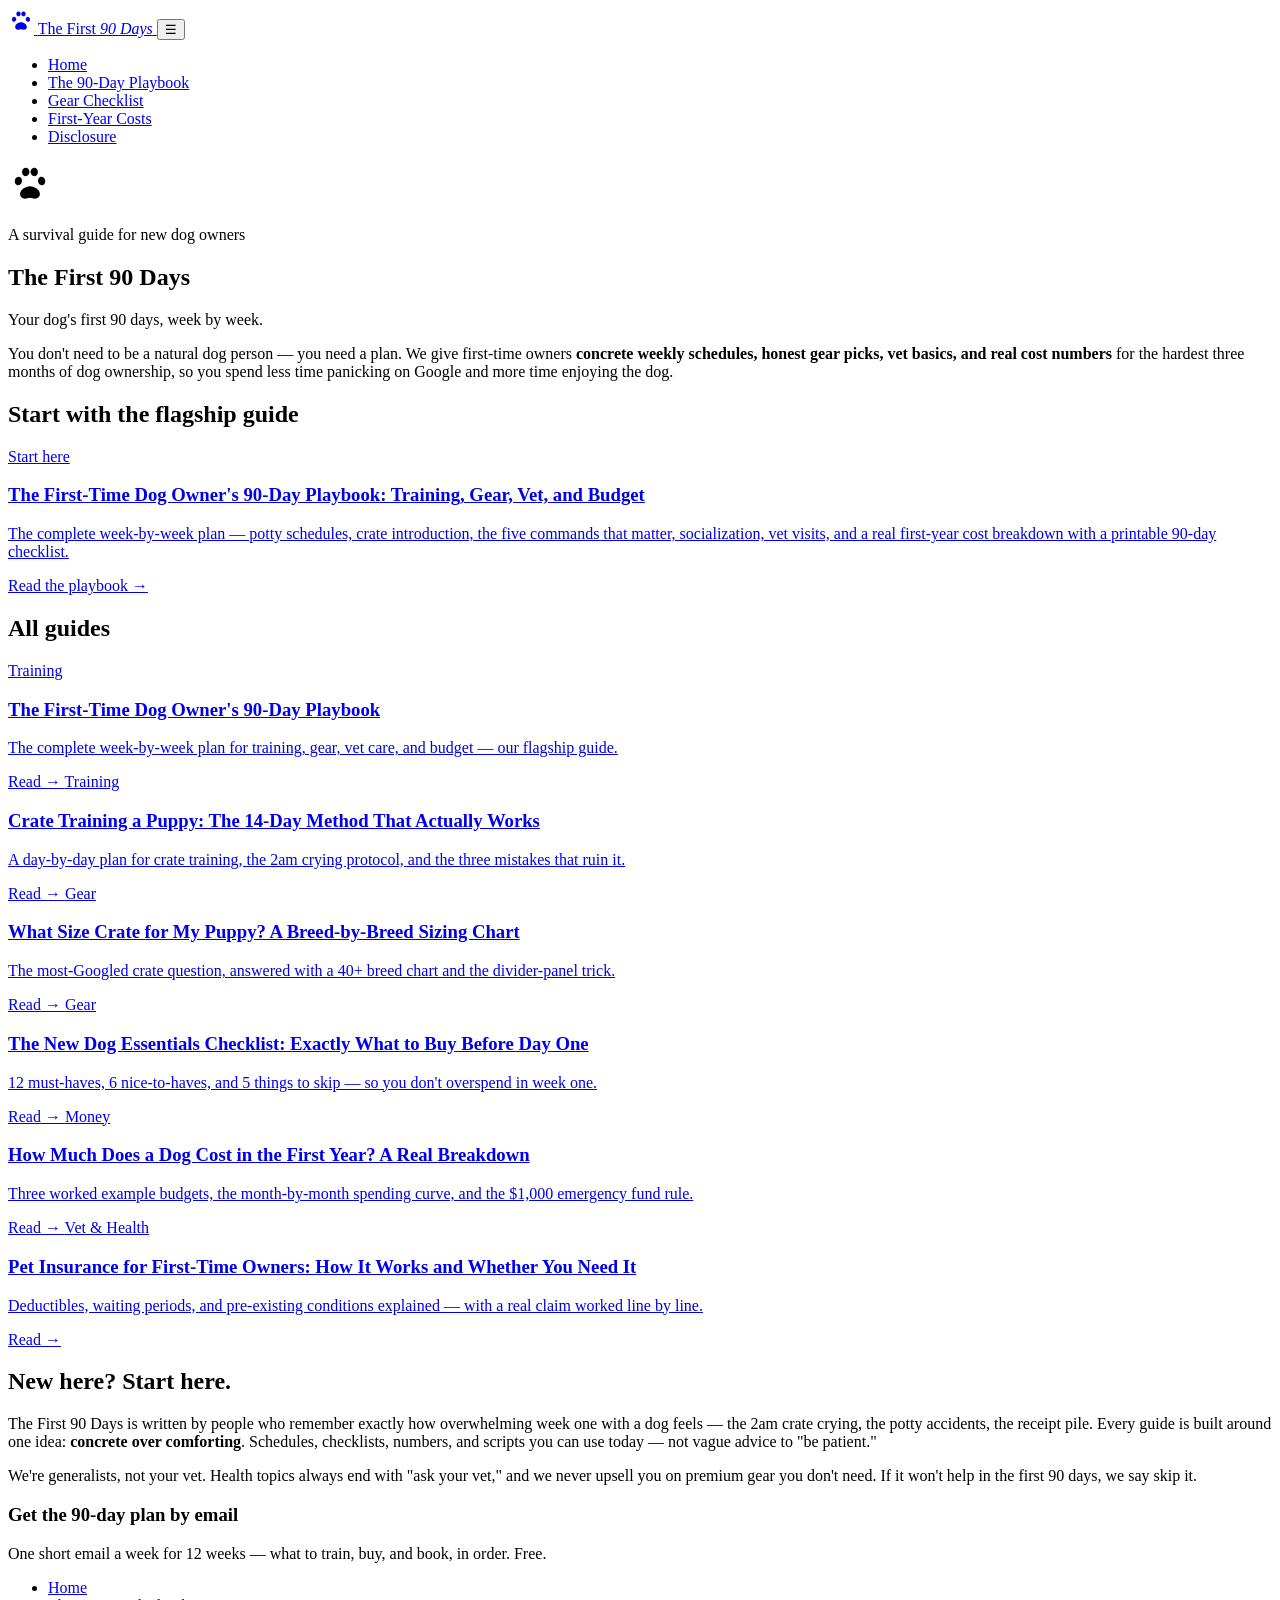
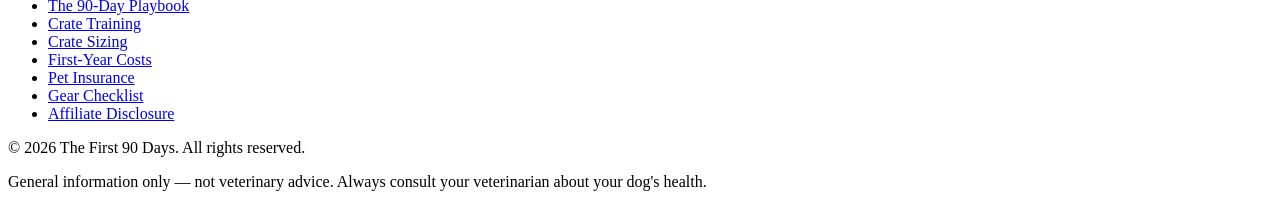
==== index.html @ ea28a306 "Initial upload: The First 90 Days - first-time dog ownership" ====
<!DOCTYPE html>
<html lang="en">
<head>
  <meta charset="UTF-8">
  <meta name="viewport" content="width=device-width, initial-scale=1.0">
  <title>The First 90 Days — Your Dog's First 90 Days, Week by Week</title>
  <meta name="description" content="The no-fluff survival guide for first-time dog owners: week-by-week training plans, gear checklists, vet basics, and honest first-year cost breakdowns.">
  <meta property="og:title" content="The First 90 Days — Your Dog's First 90 Days, Week by Week">
  <meta property="og:description" content="A week-by-week survival plan for people who just got a dog: training, gear, vet care, and budgeting.">
  <meta property="og:type" content="website">
  <!-- MEDIVAVINE/JOURNEY: paste ad network script here -->
  <link rel="stylesheet" href="styles.css">
</head>
<body>
  <header class="site-header">
    <div class="wrap-wide bar">
      <a class="brand" href="index.html" aria-label="The First 90 Days — home">
        <svg class="paw" width="26" height="26" viewBox="0 0 24 24" fill="currentColor" aria-hidden="true"><path d="M12 13.2c-2.6 0-5.4 2-5.4 4.3 0 1.5 1.1 2.5 2.7 2.5 1 0 1.8-.5 2.7-.5s1.7.5 2.7.5c1.6 0 2.7-1 2.7-2.5 0-2.3-2.8-4.3-5.4-4.3zM6.4 8.2c-1-.4-2.2.3-2.6 1.5-.4 1.2.1 2.5 1.1 2.9 1 .4 2.2-.3 2.6-1.5.4-1.2-.1-2.5-1.1-2.9zm11.2 0c-1 .4-1.5 1.7-1.1 2.9.4 1.2 1.6 1.9 2.6 1.5 1-.4 1.5-1.7 1.1-2.9-.4-1.2-1.6-1.9-2.6-1.5zM9.4 3.2c-1.1.2-1.9 1.4-1.7 2.6.2 1.2 1.2 2.1 2.3 1.9 1.1-.2 1.9-1.4 1.7-2.6-.2-1.2-1.2-2.1-2.3-1.9zm5.2 0c-1.1-.2-2.1.7-2.3 1.9-.2 1.2.6 2.4 1.7 2.6 1.1.2 2.1-.7 2.3-1.9.2-1.2-.6-2.4-1.7-2.6z"/></svg>
        <span>The First <em>90 Days</em></span>
      </a>
      <button class="nav-toggle" aria-expanded="false" aria-controls="mainNav" aria-label="Toggle navigation">&#9776;</button>
      <nav class="main-nav" id="mainNav" aria-label="Main navigation">
        <ul>
          <li><a href="index.html">Home</a></li>
          <li><a href="articles/first-time-dog-owners-90-day-playbook.html">The 90-Day Playbook</a></li>
          <li><a href="articles/new-dog-essentials-checklist.html">Gear Checklist</a></li>
          <li><a href="articles/how-much-does-a-dog-cost-first-year.html">First-Year Costs</a></li>
          <li><a href="disclosure.html">Disclosure</a></li>
        </ul>
      </nav>
    </div>
  </header>

  <main>
    <section class="hero">
      <div class="wrap">
        <div class="paw-row" aria-hidden="true">
          <svg width="44" height="44" viewBox="0 0 24 24" fill="currentColor"><path d="M12 13.2c-2.6 0-5.4 2-5.4 4.3 0 1.5 1.1 2.5 2.7 2.5 1 0 1.8-.5 2.7-.5s1.7.5 2.7.5c1.6 0 2.7-1 2.7-2.5 0-2.3-2.8-4.3-5.4-4.3zM6.4 8.2c-1-.4-2.2.3-2.6 1.5-.4 1.2.1 2.5 1.1 2.9 1 .4 2.2-.3 2.6-1.5.4-1.2-.1-2.5-1.1-2.9zm11.2 0c-1 .4-1.5 1.7-1.1 2.9.4 1.2 1.6 1.9 2.6 1.5 1-.4 1.5-1.7 1.1-2.9-.4-1.2-1.6-1.9-2.6-1.5zM9.4 3.2c-1.1.2-1.9 1.4-1.7 2.6.2 1.2 1.2 2.1 2.3 1.9 1.1-.2 1.9-1.4 1.7-2.6-.2-1.2-1.2-2.1-2.3-1.9zm5.2 0c-1.1-.2-2.1.7-2.3 1.9-.2 1.2.6 2.4 1.7 2.6 1.1.2 2.1-.7 2.3-1.9.2-1.2-.6-2.4-1.7-2.6z"/></svg>
        </div>
        <p class="kicker">A survival guide for new dog owners</p>
        <h1>The First 90 Days</h1>
        <p class="tagline">Your dog's first 90 days, week by week.</p>
        <p class="pitch">You don't need to be a natural dog person — you need a plan. We give first-time owners <strong>concrete weekly schedules, honest gear picks, vet basics, and real cost numbers</strong> for the hardest three months of dog ownership, so you spend less time panicking on Google and more time enjoying the dog.</p>
      </div>
    </section>

    <section class="section">
      <div class="wrap-wide">
        <h2 class="section-title">Start with the flagship guide</h2>
        <a class="featured-card" href="articles/first-time-dog-owners-90-day-playbook.html">
          <span class="flag">Start here</span>
          <h3>The First-Time Dog Owner's 90-Day Playbook: Training, Gear, Vet, and Budget</h3>
          <p>The complete week-by-week plan — potty schedules, crate introduction, the five commands that matter, socialization, vet visits, and a real first-year cost breakdown with a printable 90-day checklist.</p>
          <span class="read-more">Read the playbook &rarr;</span>
        </a>
      </div>
    </section>

    <section class="section" style="padding-top:0;">
      <div class="wrap-wide">
        <h2 class="section-title">All guides</h2>
        <div class="card-grid">
          <a class="article-card" href="articles/first-time-dog-owners-90-day-playbook.html">
            <span class="pillar">Training</span>
            <h3>The First-Time Dog Owner's 90-Day Playbook</h3>
            <p>The complete week-by-week plan for training, gear, vet care, and budget — our flagship guide.</p>
            <span class="go">Read &rarr;</span>
          </a>
          <a class="article-card" href="articles/crate-training-puppy-14-day-method.html">
            <span class="pillar">Training</span>
            <h3>Crate Training a Puppy: The 14-Day Method That Actually Works</h3>
            <p>A day-by-day plan for crate training, the 2am crying protocol, and the three mistakes that ruin it.</p>
            <span class="go">Read &rarr;</span>
          </a>
          <a class="article-card" href="articles/what-size-crate-for-my-puppy.html">
            <span class="pillar">Gear</span>
            <h3>What Size Crate for My Puppy? A Breed-by-Breed Sizing Chart</h3>
            <p>The most-Googled crate question, answered with a 40+ breed chart and the divider-panel trick.</p>
            <span class="go">Read &rarr;</span>
          </a>
          <a class="article-card" href="articles/new-dog-essentials-checklist.html">
            <span class="pillar">Gear</span>
            <h3>The New Dog Essentials Checklist: Exactly What to Buy Before Day One</h3>
            <p>12 must-haves, 6 nice-to-haves, and 5 things to skip — so you don't overspend in week one.</p>
            <span class="go">Read &rarr;</span>
          </a>
          <a class="article-card" href="articles/how-much-does-a-dog-cost-first-year.html">
            <span class="pillar">Money</span>
            <h3>How Much Does a Dog Cost in the First Year? A Real Breakdown</h3>
            <p>Three worked example budgets, the month-by-month spending curve, and the $1,000 emergency fund rule.</p>
            <span class="go">Read &rarr;</span>
          </a>
          <a class="article-card" href="articles/pet-insurance-for-first-time-owners.html">
            <span class="pillar">Vet &amp; Health</span>
            <h3>Pet Insurance for First-Time Owners: How It Works and Whether You Need It</h3>
            <p>Deductibles, waiting periods, and pre-existing conditions explained — with a real claim worked line by line.</p>
            <span class="go">Read &rarr;</span>
          </a>
        </div>
      </div>
    </section>

    <section class="section start-here">
      <div class="wrap-wide">
        <div class="two-col">
          <div>
            <h2 class="section-title">New here? Start here.</h2>
            <p>The First 90 Days is written by people who remember exactly how overwhelming week one with a dog feels — the 2am crate crying, the potty accidents, the receipt pile. Every guide is built around one idea: <strong>concrete over comforting</strong>. Schedules, checklists, numbers, and scripts you can use today — not vague advice to "be patient."</p>
            <p>We're generalists, not your vet. Health topics always end with "ask your vet," and we never upsell you on premium gear you don't need. If it won't help in the first 90 days, we say skip it.</p>
          </div>
          <div class="newsletter-card">
            <h3>Get the 90-day plan by email</h3>
            <p>One short email a week for 12 weeks — what to train, buy, and book, in order. Free.</p>
            <!-- NEWSLETTER: paste Beehiiv/Substack embed here -->
          </div>
        </div>
      </div>
    </section>
  </main>

  <footer class="site-footer">
    <div class="wrap-wide">
      <nav aria-label="Footer navigation">
        <ul>
          <li><a href="index.html">Home</a></li>
          <li><a href="articles/first-time-dog-owners-90-day-playbook.html">The 90-Day Playbook</a></li>
          <li><a href="articles/crate-training-puppy-14-day-method.html">Crate Training</a></li>
          <li><a href="articles/what-size-crate-for-my-puppy.html">Crate Sizing</a></li>
          <li><a href="articles/how-much-does-a-dog-cost-first-year.html">First-Year Costs</a></li>
          <li><a href="articles/pet-insurance-for-first-time-owners.html">Pet Insurance</a></li>
          <li><a href="articles/new-dog-essentials-checklist.html">Gear Checklist</a></li>
          <li><a href="disclosure.html">Affiliate Disclosure</a></li>
        </ul>
      </nav>
      <p>&copy; 2026 The First 90 Days. All rights reserved.</p>
      <p>General information only — not veterinary advice. Always consult your veterinarian about your dog's health.</p>
    </div>
  </footer>

  <script>
    (function () {
      var toggle = document.querySelector('.nav-toggle');
      var nav = document.getElementById('mainNav');
      toggle.addEventListener('click', function () {
        var open = nav.classList.toggle('open');
        toggle.setAttribute('aria-expanded', open ? 'true' : 'false');
      });
    })();
  </script>
</body>
</html>
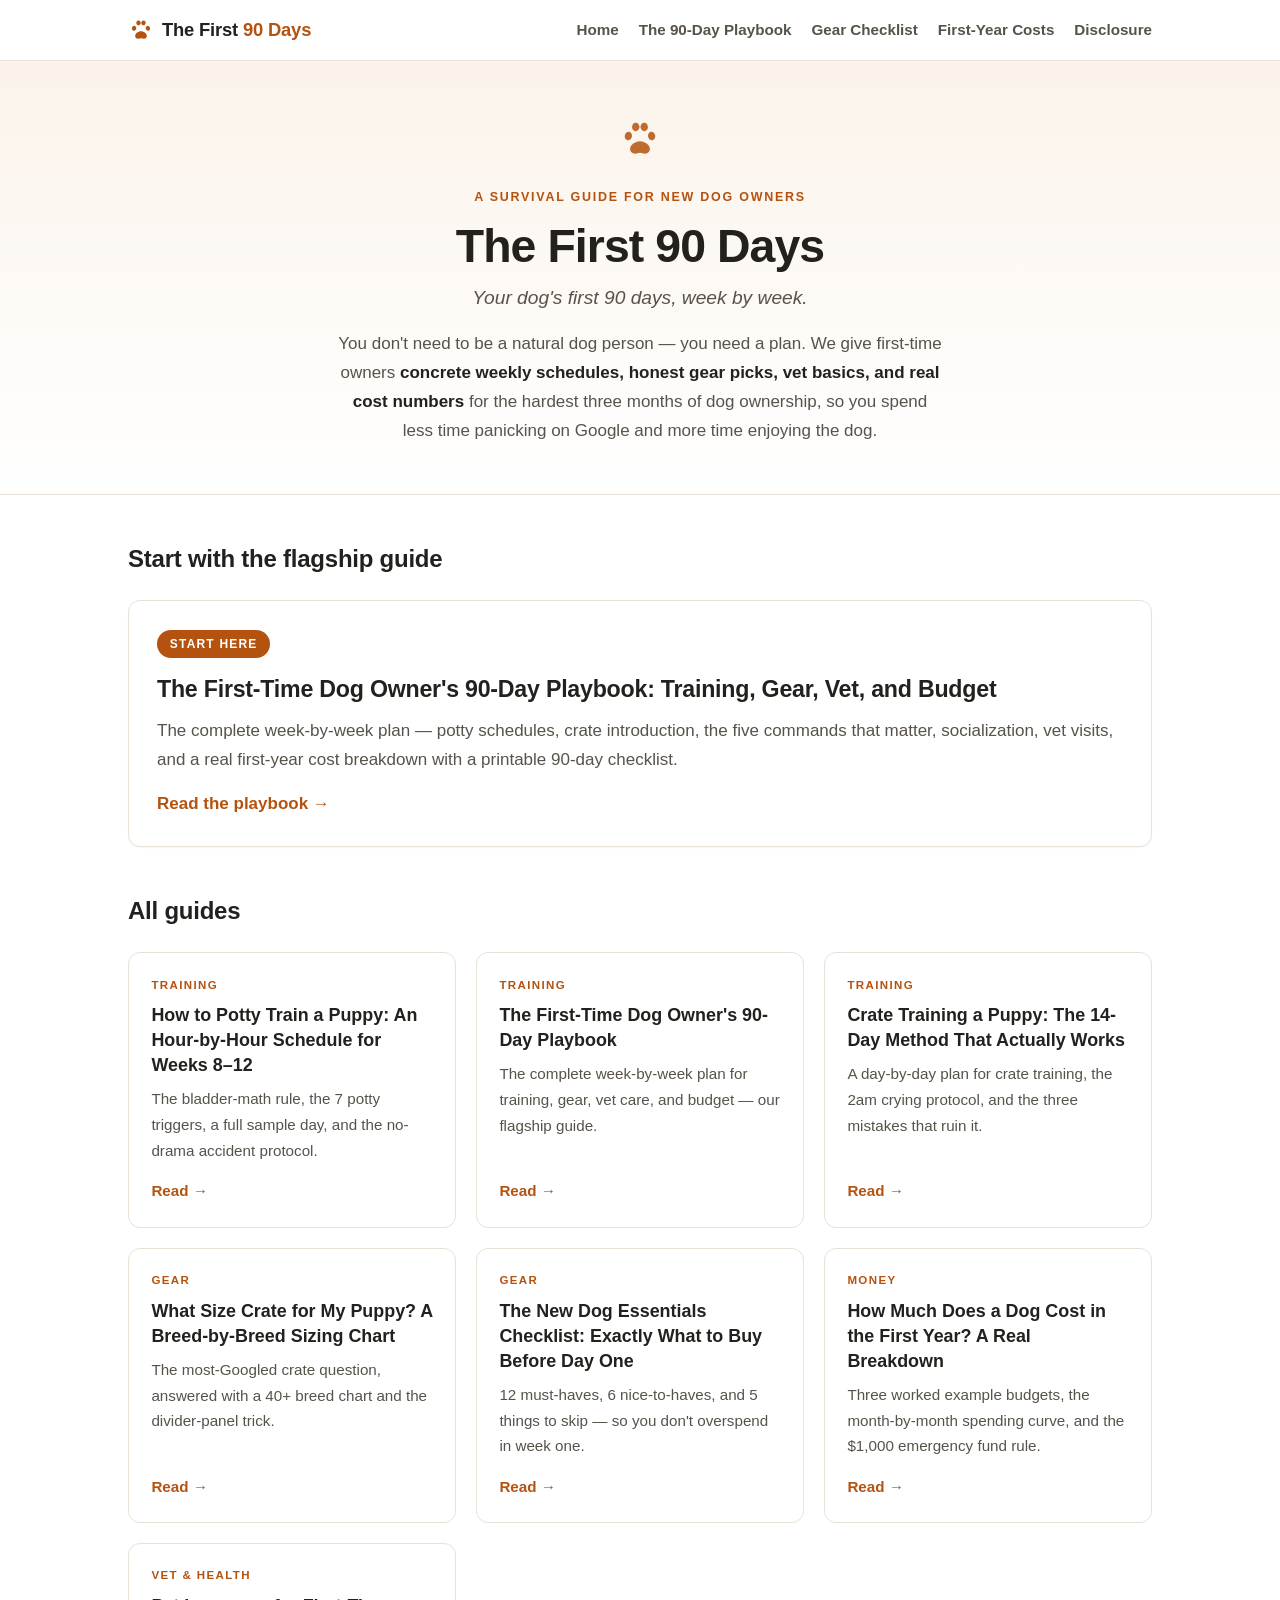
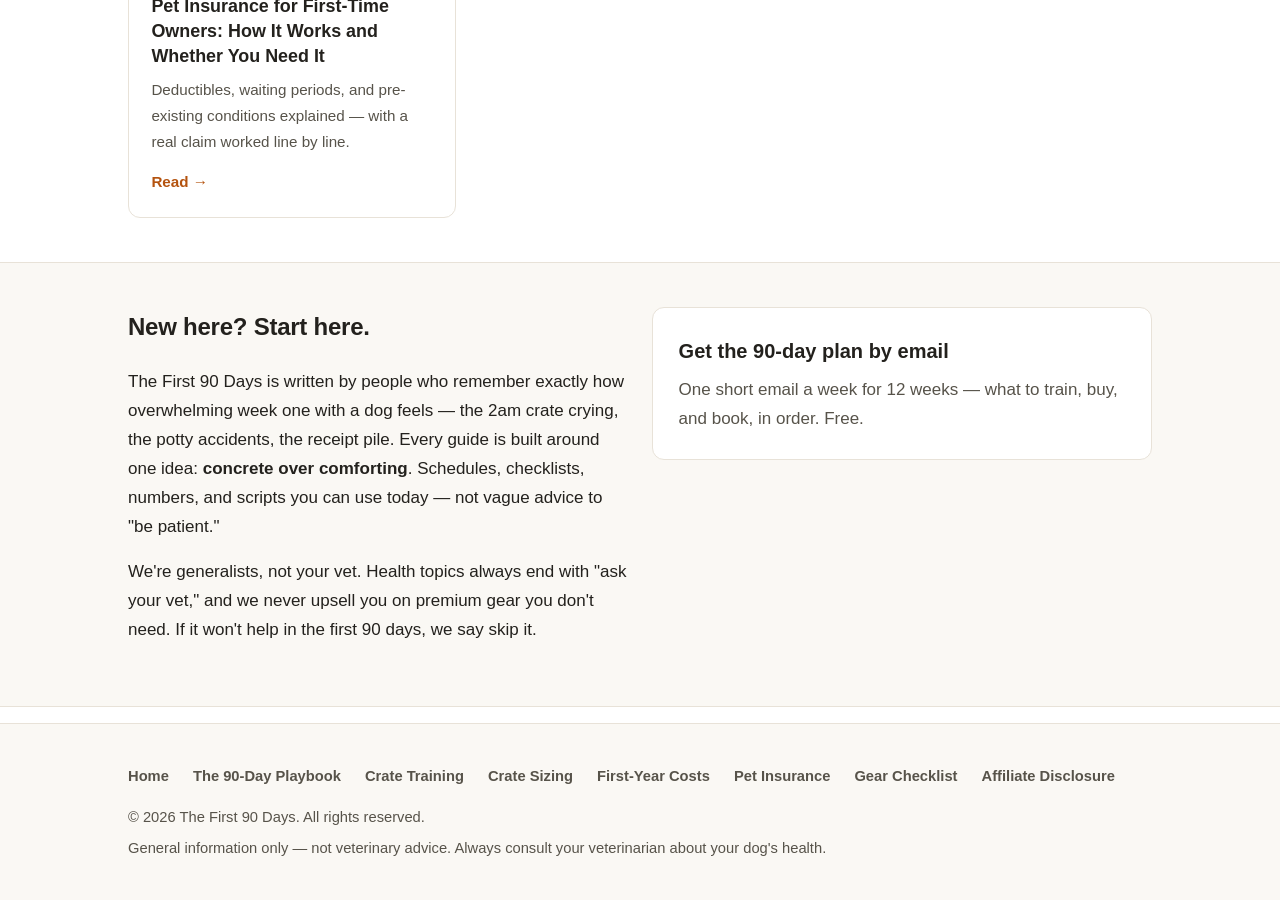
==== commit c953d71a: "Sync index.html with new article" ====
--- a/index.html
+++ b/index.html
@@ -60,6 +60,12 @@
       <div class="wrap-wide">
         <h2 class="section-title">All guides</h2>
         <div class="card-grid">
+          <a class="article-card" href="articles/how-to-potty-train-a-puppy.html">
+            <span class="pillar">Training</span>
+            <h3>How to Potty Train a Puppy: An Hour-by-Hour Schedule for Weeks 8–12</h3>
+            <p>The bladder-math rule, the 7 potty triggers, a full sample day, and the no-drama accident protocol.</p>
+            <span class="go">Read &rarr;</span>
+          </a>
           <a class="article-card" href="articles/first-time-dog-owners-90-day-playbook.html">
             <span class="pillar">Training</span>
             <h3>The First-Time Dog Owner's 90-Day Playbook</h3>
--- a/styles.css
+++ b/styles.css
@@ -0,0 +1,354 @@
+/* The First 90 Days — editorial blog styles. Mobile-first, no frameworks. */
+
+:root {
+  --accent: #b4530f;          /* warm clay — fits the dog-niche branding */
+  --accent-dark: #8f400b;
+  --accent-soft: #fbf3ea;
+  --ink: #23211d;
+  --ink-soft: #57534a;
+  --line: #e8e2d8;
+  --paper: #ffffff;
+  --wash: #faf8f4;
+  --radius: 12px;
+  --measure: 44rem;
+  --font: -apple-system, BlinkMacSystemFont, "Segoe UI", Roboto, "Helvetica Neue",
+          Arial, "Noto Sans", "Liberation Sans", sans-serif, "Apple Color Emoji";
+}
+
+*, *::before, *::after { box-sizing: border-box; }
+
+html { scroll-behavior: smooth; }
+
+body {
+  margin: 0;
+  font-family: var(--font);
+  color: var(--ink);
+  background: var(--paper);
+  line-height: 1.7;
+  font-size: 1.0625rem;
+  -webkit-font-smoothing: antialiased;
+}
+
+img { max-width: 100%; height: auto; }
+
+a { color: var(--accent); text-decoration: underline; text-underline-offset: 3px; }
+a:hover { color: var(--accent-dark); }
+
+/* ---------- Layout ---------- */
+
+.wrap {
+  width: min(100% - 2.5rem, var(--measure));
+  margin-inline: auto;
+}
+.wrap-wide { width: min(100% - 2.5rem, 64rem); margin-inline: auto; }
+
+/* ---------- Header / nav ---------- */
+
+.site-header {
+  border-bottom: 1px solid var(--line);
+  background: var(--paper);
+  position: sticky;
+  top: 0;
+  z-index: 50;
+}
+.site-header .bar {
+  display: flex;
+  align-items: center;
+  justify-content: space-between;
+  gap: 1rem;
+  padding-block: 0.9rem;
+}
+.brand {
+  font-weight: 800;
+  font-size: 1.15rem;
+  letter-spacing: -0.01em;
+  color: var(--ink);
+  text-decoration: none;
+  display: inline-flex;
+  align-items: center;
+  gap: 0.5rem;
+}
+.brand .paw { color: var(--accent); flex: none; }
+.brand span em { font-style: normal; color: var(--accent); }
+
+.main-nav ul {
+  list-style: none;
+  margin: 0;
+  padding: 0;
+  display: flex;
+  gap: 1.25rem;
+}
+.main-nav a {
+  color: var(--ink-soft);
+  text-decoration: none;
+  font-size: 0.95rem;
+  font-weight: 600;
+}
+.main-nav a:hover { color: var(--accent); }
+
+.nav-toggle {
+  display: none;
+  background: none;
+  border: 1px solid var(--line);
+  border-radius: 8px;
+  padding: 0.45rem 0.7rem;
+  font-size: 1.1rem;
+  line-height: 1;
+  cursor: pointer;
+  color: var(--ink);
+}
+
+@media (max-width: 720px) {
+  .nav-toggle { display: inline-block; }
+  .main-nav { display: none; width: 100%; }
+  .main-nav.open { display: block; }
+  .site-header .bar { flex-wrap: wrap; }
+  .main-nav ul { flex-direction: column; gap: 0; padding-block: 0.5rem; }
+  .main-nav li { border-top: 1px solid var(--line); }
+  .main-nav a { display: block; padding: 0.7rem 0; }
+}
+
+/* ---------- Hero ---------- */
+
+.hero {
+  background: linear-gradient(180deg, var(--accent-soft) 0%, var(--paper) 100%);
+  border-bottom: 1px solid var(--line);
+  padding: 3.5rem 0 3rem;
+  text-align: center;
+}
+.hero .kicker {
+  text-transform: uppercase;
+  letter-spacing: 0.14em;
+  font-size: 0.78rem;
+  font-weight: 700;
+  color: var(--accent);
+  margin: 0 0 0.75rem;
+}
+.hero h1 {
+  font-size: clamp(2rem, 5vw, 2.9rem);
+  line-height: 1.15;
+  letter-spacing: -0.02em;
+  margin: 0 0 0.5rem;
+}
+.hero .tagline {
+  font-size: 1.2rem;
+  color: var(--ink-soft);
+  font-style: italic;
+  margin: 0 0 1rem;
+}
+.hero .pitch { max-width: 38rem; margin: 0 auto; color: var(--ink-soft); }
+.hero .pitch strong { color: var(--ink); }
+.hero .paw-row { margin-bottom: 1rem; color: var(--accent); opacity: 0.85; }
+
+/* ---------- Cards ---------- */
+
+.section { padding: 2.75rem 0; }
+.section h2.section-title {
+  font-size: 1.5rem;
+  letter-spacing: -0.01em;
+  margin: 0 0 1.25rem;
+}
+
+.featured-card {
+  display: block;
+  border: 1px solid var(--line);
+  border-radius: var(--radius);
+  background: var(--paper);
+  padding: 1.75rem;
+  text-decoration: none;
+  color: inherit;
+  box-shadow: 0 1px 2px rgba(35,33,29,0.04);
+  transition: transform 0.15s ease, box-shadow 0.15s ease;
+}
+.featured-card:hover { transform: translateY(-2px); box-shadow: 0 8px 24px rgba(35,33,29,0.08); color: inherit; }
+.featured-card .flag {
+  display: inline-block;
+  background: var(--accent);
+  color: #fff;
+  font-size: 0.75rem;
+  font-weight: 700;
+  text-transform: uppercase;
+  letter-spacing: 0.1em;
+  border-radius: 999px;
+  padding: 0.25rem 0.8rem;
+  margin-bottom: 0.75rem;
+}
+.featured-card h3 { margin: 0 0 0.5rem; font-size: 1.45rem; letter-spacing: -0.01em; }
+.featured-card p { margin: 0; color: var(--ink-soft); }
+.featured-card .read-more { display: inline-block; margin-top: 0.9rem; font-weight: 700; color: var(--accent); }
+
+.card-grid {
+  display: grid;
+  gap: 1.25rem;
+  grid-template-columns: 1fr;
+}
+@media (min-width: 620px) { .card-grid { grid-template-columns: repeat(2, 1fr); } }
+@media (min-width: 960px) { .card-grid { grid-template-columns: repeat(3, 1fr); } }
+
+.article-card {
+  border: 1px solid var(--line);
+  border-radius: var(--radius);
+  padding: 1.4rem;
+  display: flex;
+  flex-direction: column;
+  background: var(--paper);
+  text-decoration: none;
+  color: inherit;
+  transition: transform 0.15s ease, box-shadow 0.15s ease;
+}
+.article-card:hover { transform: translateY(-2px); box-shadow: 0 8px 24px rgba(35,33,29,0.08); color: inherit; }
+.article-card .pillar {
+  font-size: 0.72rem;
+  font-weight: 700;
+  text-transform: uppercase;
+  letter-spacing: 0.12em;
+  color: var(--accent);
+  margin-bottom: 0.5rem;
+}
+.article-card h3 { margin: 0 0 0.5rem; font-size: 1.12rem; line-height: 1.4; }
+.article-card p { margin: 0; font-size: 0.95rem; color: var(--ink-soft); flex: 1; }
+.article-card .go { margin-top: 0.9rem; font-weight: 700; font-size: 0.95rem; color: var(--accent); }
+
+/* ---------- Start here / newsletter ---------- */
+
+.start-here {
+  background: var(--wash);
+  border-block: 1px solid var(--line);
+}
+.start-here .two-col { display: grid; gap: 1.5rem; }
+@media (min-width: 720px) { .start-here .two-col { grid-template-columns: 1fr 1fr; align-items: start; } }
+
+.newsletter-card {
+  border: 1px solid var(--line);
+  border-radius: var(--radius);
+  background: var(--paper);
+  padding: 1.6rem;
+}
+.newsletter-card h3 { margin: 0 0 0.5rem; font-size: 1.25rem; }
+.newsletter-card p { margin: 0; color: var(--ink-soft); }
+
+/* ---------- Articles ---------- */
+
+.article-hero {
+  padding: 2.5rem 0 0;
+}
+.breadcrumb { font-size: 0.9rem; margin-bottom: 1rem; }
+.breadcrumb a { text-decoration: none; font-weight: 600; }
+.breadcrumb a:hover { text-decoration: underline; }
+
+.article-meta { color: var(--ink-soft); font-size: 0.92rem; margin-bottom: 1.25rem; }
+.article-meta .byline { font-weight: 600; color: var(--ink); }
+
+.affiliate-note {
+  background: var(--accent-soft);
+  border: 1px solid var(--line);
+  border-left: 4px solid var(--accent);
+  border-radius: 8px;
+  padding: 0.8rem 1rem;
+  font-size: 0.88rem;
+  color: var(--ink-soft);
+  margin-bottom: 1.75rem;
+}
+
+.post h1 {
+  font-size: clamp(1.8rem, 4.5vw, 2.5rem);
+  line-height: 1.2;
+  letter-spacing: -0.02em;
+  margin: 0 0 1rem;
+}
+.post .lede { font-size: 1.18rem; color: var(--ink-soft); margin-bottom: 1.75rem; }
+.post h2 {
+  font-size: 1.45rem;
+  letter-spacing: -0.01em;
+  margin: 2.5rem 0 0.9rem;
+  padding-top: 1.5rem;
+  border-top: 1px solid var(--line);
+}
+.post h2:first-of-type { border-top: none; padding-top: 0; }
+.post h3 { font-size: 1.15rem; margin: 1.75rem 0 0.6rem; }
+.post p, .post li { margin-bottom: 1rem; }
+.post ul, .post ol { padding-left: 1.4rem; }
+.post li::marker { color: var(--accent); }
+
+.post table {
+  width: 100%;
+  border-collapse: collapse;
+  margin: 1.25rem 0 1.75rem;
+  font-size: 0.95rem;
+  display: block;
+  overflow-x: auto;
+}
+.post th, .post td { border: 1px solid var(--line); padding: 0.6rem 0.8rem; text-align: left; }
+.post th { background: var(--accent-soft); font-weight: 700; }
+.post tbody tr:nth-child(even) { background: var(--wash); }
+
+.post blockquote {
+  border-left: 4px solid var(--accent);
+  margin: 1.5rem 0;
+  padding: 0.75rem 1.25rem;
+  background: var(--wash);
+  border-radius: 0 8px 8px 0;
+  color: var(--ink-soft);
+}
+.post blockquote p:last-child { margin-bottom: 0; }
+
+.callout {
+  border: 1px solid var(--line);
+  border-radius: var(--radius);
+  background: var(--accent-soft);
+  padding: 1.25rem 1.4rem;
+  margin: 1.75rem 0;
+}
+.callout p:last-child { margin-bottom: 0; }
+.callout strong:first-child { color: var(--accent-dark); }
+
+.checklist { list-style: none; padding-left: 0; }
+.checklist li { padding-left: 2rem; position: relative; }
+.checklist li::before {
+  content: "";
+  position: absolute;
+  left: 0;
+  top: 0.45em;
+  width: 0.9rem;
+  height: 0.9rem;
+  border: 2px solid var(--accent);
+  border-radius: 4px;
+  background: var(--paper);
+}
+
+.faq dt { font-weight: 700; margin: 1.1rem 0 0.35rem; }
+.faq dd { margin: 0 0 1rem; color: var(--ink-soft); }
+
+.keep-reading { margin-top: 3rem; padding-top: 2rem; border-top: 2px solid var(--line); }
+.keep-reading h2 { margin-top: 0; }
+.keep-reading ul { list-style: none; padding: 0; display: grid; gap: 0.75rem; }
+.keep-reading li a { font-weight: 600; text-decoration: none; }
+.keep-reading li a:hover { text-decoration: underline; }
+.keep-reading li span { display: block; font-size: 0.9rem; color: var(--ink-soft); font-weight: 400; }
+
+/* ---------- Disclosure page ---------- */
+
+.disclosure h1 { font-size: clamp(1.8rem, 4.5vw, 2.4rem); letter-spacing: -0.02em; margin: 0 0 1rem; }
+.disclosure h2 { font-size: 1.3rem; margin: 2rem 0 0.75rem; }
+
+/* ---------- Footer ---------- */
+
+.site-footer {
+  border-top: 1px solid var(--line);
+  background: var(--wash);
+  padding: 2.5rem 0 2rem;
+  margin-top: 1rem;
+  font-size: 0.92rem;
+  color: var(--ink-soft);
+}
+.site-footer nav ul {
+  list-style: none;
+  margin: 0 0 1rem;
+  padding: 0;
+  display: flex;
+  flex-wrap: wrap;
+  gap: 0.25rem 1.5rem;
+}
+.site-footer nav a { text-decoration: none; font-weight: 600; color: var(--ink-soft); }
+.site-footer nav a:hover { color: var(--accent); }
+.site-footer p { margin: 0.4rem 0; }
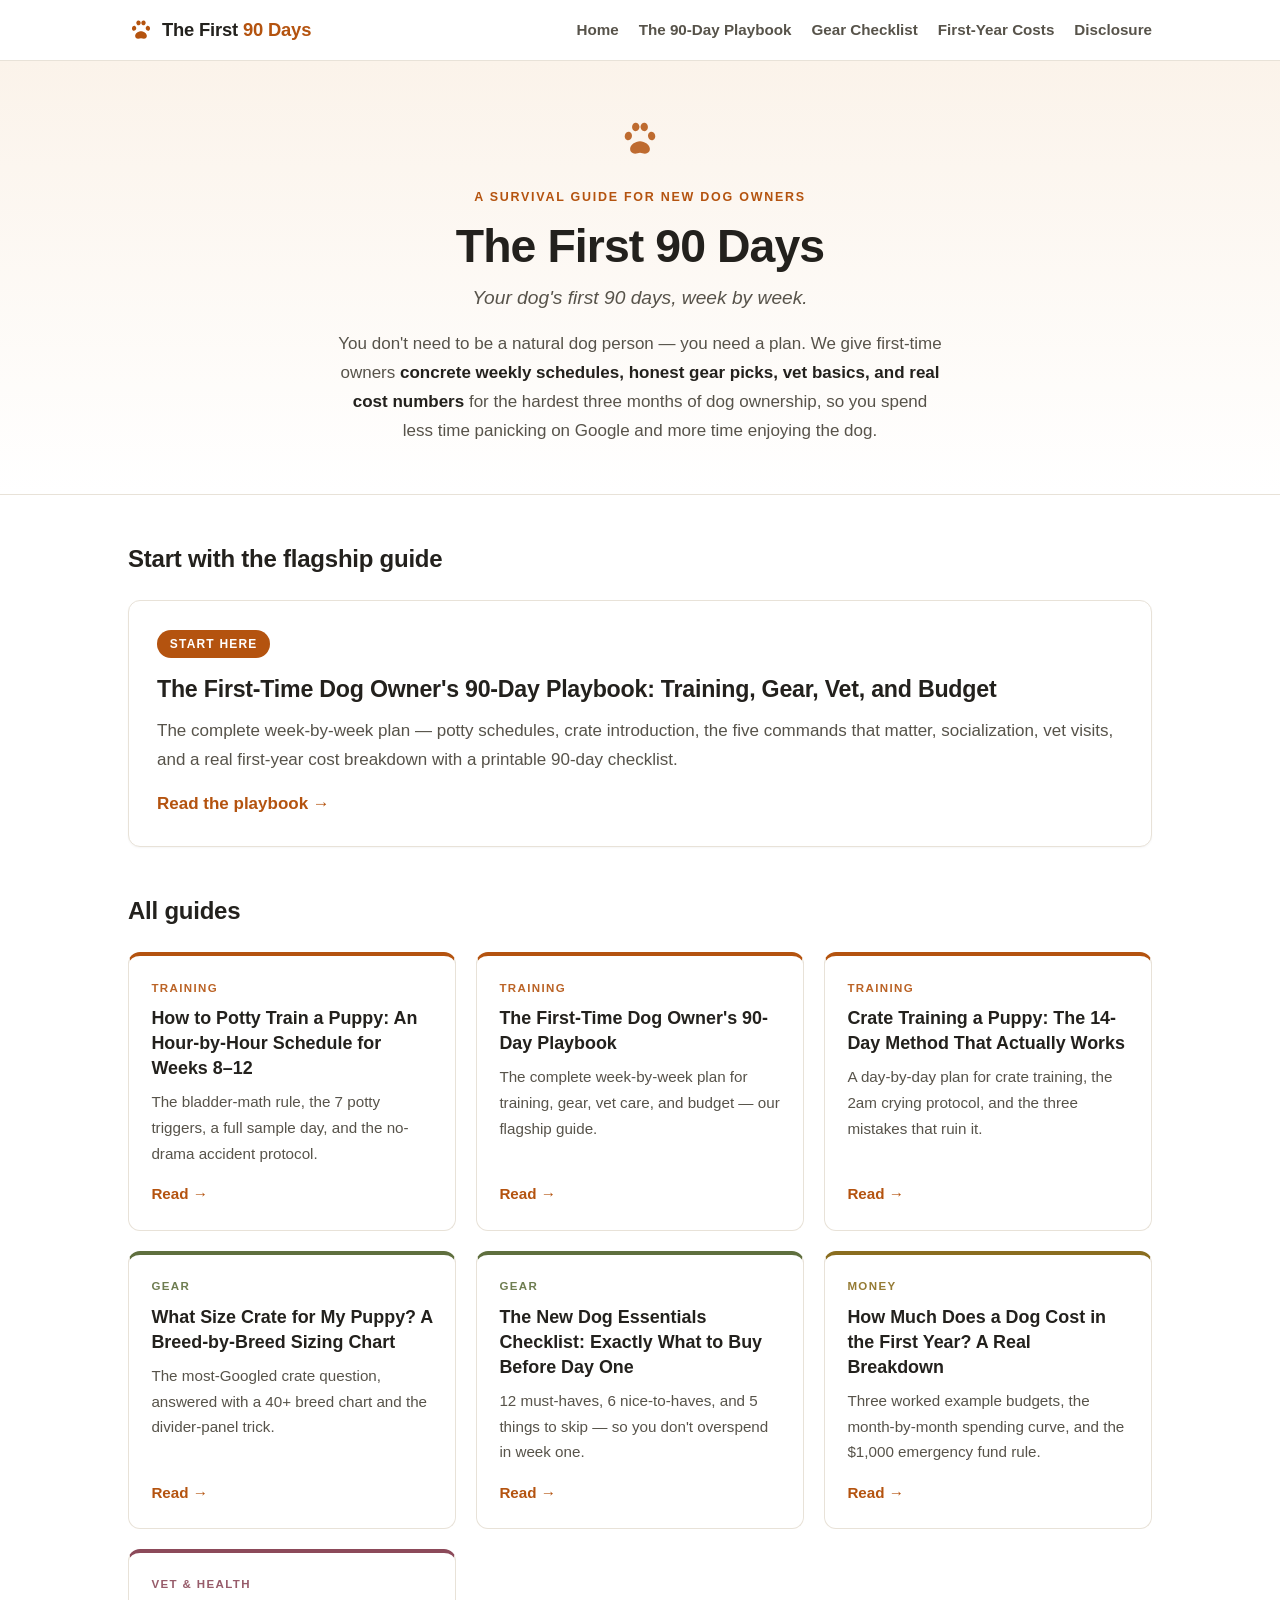
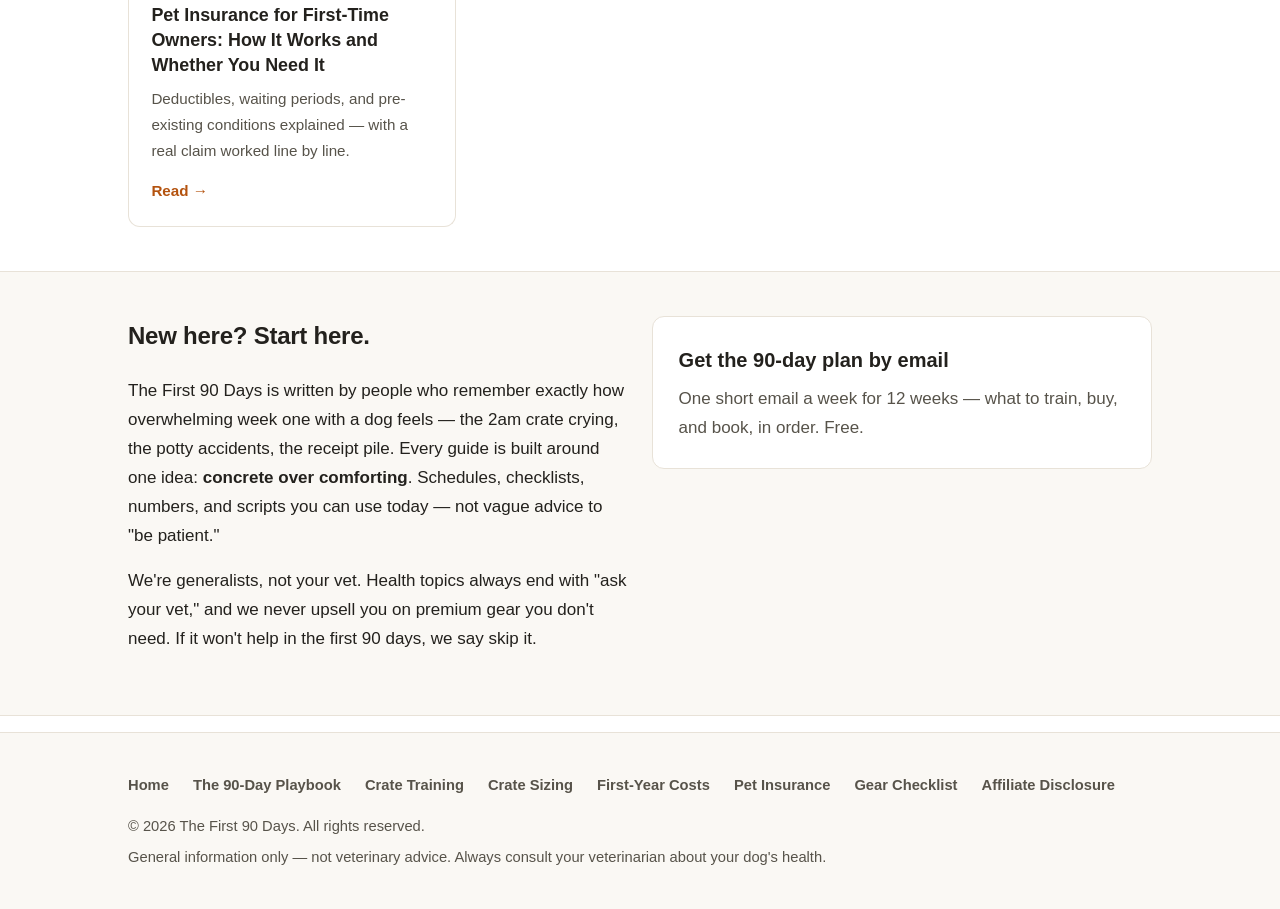
==== commit da550473: "Update index.html (functionality upgrade)" ====
--- a/index.html
+++ b/index.html
@@ -10,6 +10,10 @@
   <meta property="og:type" content="website">
   <!-- MEDIVAVINE/JOURNEY: paste ad network script here -->
   <link rel="stylesheet" href="styles.css">
+  <script>
+  /* Apply stored/preferred color theme before first paint (no-JS-safe). */
+  (function(){try{var t=localStorage.getItem('f90d-theme');if(!t){t=window.matchMedia('(prefers-color-scheme: dark)').matches?'dark':'light';}document.documentElement.setAttribute('data-theme',t);}catch(e){}})();
+  </script>
 </head>
 <body>
   <header class="site-header">
@@ -60,43 +64,43 @@
       <div class="wrap-wide">
         <h2 class="section-title">All guides</h2>
         <div class="card-grid">
-          <a class="article-card" href="articles/how-to-potty-train-a-puppy.html">
+          <a class="article-card p-training" href="articles/how-to-potty-train-a-puppy.html">
             <span class="pillar">Training</span>
             <h3>How to Potty Train a Puppy: An Hour-by-Hour Schedule for Weeks 8–12</h3>
             <p>The bladder-math rule, the 7 potty triggers, a full sample day, and the no-drama accident protocol.</p>
             <span class="go">Read &rarr;</span>
           </a>
-          <a class="article-card" href="articles/first-time-dog-owners-90-day-playbook.html">
+          <a class="article-card p-training" href="articles/first-time-dog-owners-90-day-playbook.html">
             <span class="pillar">Training</span>
             <h3>The First-Time Dog Owner's 90-Day Playbook</h3>
             <p>The complete week-by-week plan for training, gear, vet care, and budget — our flagship guide.</p>
             <span class="go">Read &rarr;</span>
           </a>
-          <a class="article-card" href="articles/crate-training-puppy-14-day-method.html">
+          <a class="article-card p-training" href="articles/crate-training-puppy-14-day-method.html">
             <span class="pillar">Training</span>
             <h3>Crate Training a Puppy: The 14-Day Method That Actually Works</h3>
             <p>A day-by-day plan for crate training, the 2am crying protocol, and the three mistakes that ruin it.</p>
             <span class="go">Read &rarr;</span>
           </a>
-          <a class="article-card" href="articles/what-size-crate-for-my-puppy.html">
+          <a class="article-card p-gear" href="articles/what-size-crate-for-my-puppy.html">
             <span class="pillar">Gear</span>
             <h3>What Size Crate for My Puppy? A Breed-by-Breed Sizing Chart</h3>
             <p>The most-Googled crate question, answered with a 40+ breed chart and the divider-panel trick.</p>
             <span class="go">Read &rarr;</span>
           </a>
-          <a class="article-card" href="articles/new-dog-essentials-checklist.html">
+          <a class="article-card p-gear" href="articles/new-dog-essentials-checklist.html">
             <span class="pillar">Gear</span>
             <h3>The New Dog Essentials Checklist: Exactly What to Buy Before Day One</h3>
             <p>12 must-haves, 6 nice-to-haves, and 5 things to skip — so you don't overspend in week one.</p>
             <span class="go">Read &rarr;</span>
           </a>
-          <a class="article-card" href="articles/how-much-does-a-dog-cost-first-year.html">
+          <a class="article-card p-money" href="articles/how-much-does-a-dog-cost-first-year.html">
             <span class="pillar">Money</span>
             <h3>How Much Does a Dog Cost in the First Year? A Real Breakdown</h3>
             <p>Three worked example budgets, the month-by-month spending curve, and the $1,000 emergency fund rule.</p>
             <span class="go">Read &rarr;</span>
           </a>
-          <a class="article-card" href="articles/pet-insurance-for-first-time-owners.html">
+          <a class="article-card p-health" href="articles/pet-insurance-for-first-time-owners.html">
             <span class="pillar">Vet &amp; Health</span>
             <h3>Pet Insurance for First-Time Owners: How It Works and Whether You Need It</h3>
             <p>Deductibles, waiting periods, and pre-existing conditions explained — with a real claim worked line by line.</p>
@@ -143,15 +147,6 @@
     </div>
   </footer>
 
-  <script>
-    (function () {
-      var toggle = document.querySelector('.nav-toggle');
-      var nav = document.getElementById('mainNav');
-      toggle.addEventListener('click', function () {
-        var open = nav.classList.toggle('open');
-        toggle.setAttribute('aria-expanded', open ? 'true' : 'false');
-      });
-    })();
-  </script>
+  <script src="assets/site.js" defer></script>
 </body>
 </html>
--- a/styles.css
+++ b/styles.css
@@ -34,6 +34,13 @@
 a { color: var(--accent); text-decoration: underline; text-underline-offset: 3px; }
 a:hover { color: var(--accent-dark); }
 
+/* Visible keyboard focus for all interactive elements */
+a:focus-visible, button:focus-visible {
+  outline: 3px solid var(--accent);
+  outline-offset: 2px;
+  border-radius: 4px;
+}
+
 /* ---------- Layout ---------- */
 
 .wrap {
@@ -187,6 +194,7 @@
 
 .article-card {
   border: 1px solid var(--line);
+  border-top: 4px solid var(--line);
   border-radius: var(--radius);
   padding: 1.4rem;
   display: flex;
@@ -196,6 +204,16 @@
   color: inherit;
   transition: transform 0.15s ease, box-shadow 0.15s ease;
 }
+/* Pillar-colored top accent so each topic is scannable at a glance */
+.article-card.p-training { border-top-color: var(--accent); }
+.article-card.p-gear { border-top-color: #5f6f3e; }
+.article-card.p-money { border-top-color: #8a6d1f; }
+.article-card.p-health { border-top-color: #8c4a5a; }
+.article-card .pillar { opacity: 0.9; }
+.article-card.p-training .pillar { color: var(--accent); }
+.article-card.p-gear .pillar { color: #5f6f3e; }
+.article-card.p-money .pillar { color: #8a6d1f; }
+.article-card.p-health .pillar { color: #8c4a5a; }
 .article-card:hover { transform: translateY(-2px); box-shadow: 0 8px 24px rgba(35,33,29,0.08); color: inherit; }
 .article-card .pillar {
   font-size: 0.72rem;
@@ -320,7 +338,7 @@
 .faq dd { margin: 0 0 1rem; color: var(--ink-soft); }
 
 .keep-reading { margin-top: 3rem; padding-top: 2rem; border-top: 2px solid var(--line); }
-.keep-reading h2 { margin-top: 0; }
+.keep-reading h2 { margin-top: 0; border-top: none; padding-top: 0; }
 .keep-reading ul { list-style: none; padding: 0; display: grid; gap: 0.75rem; }
 .keep-reading li a { font-weight: 600; text-decoration: none; }
 .keep-reading li a:hover { text-decoration: underline; }
